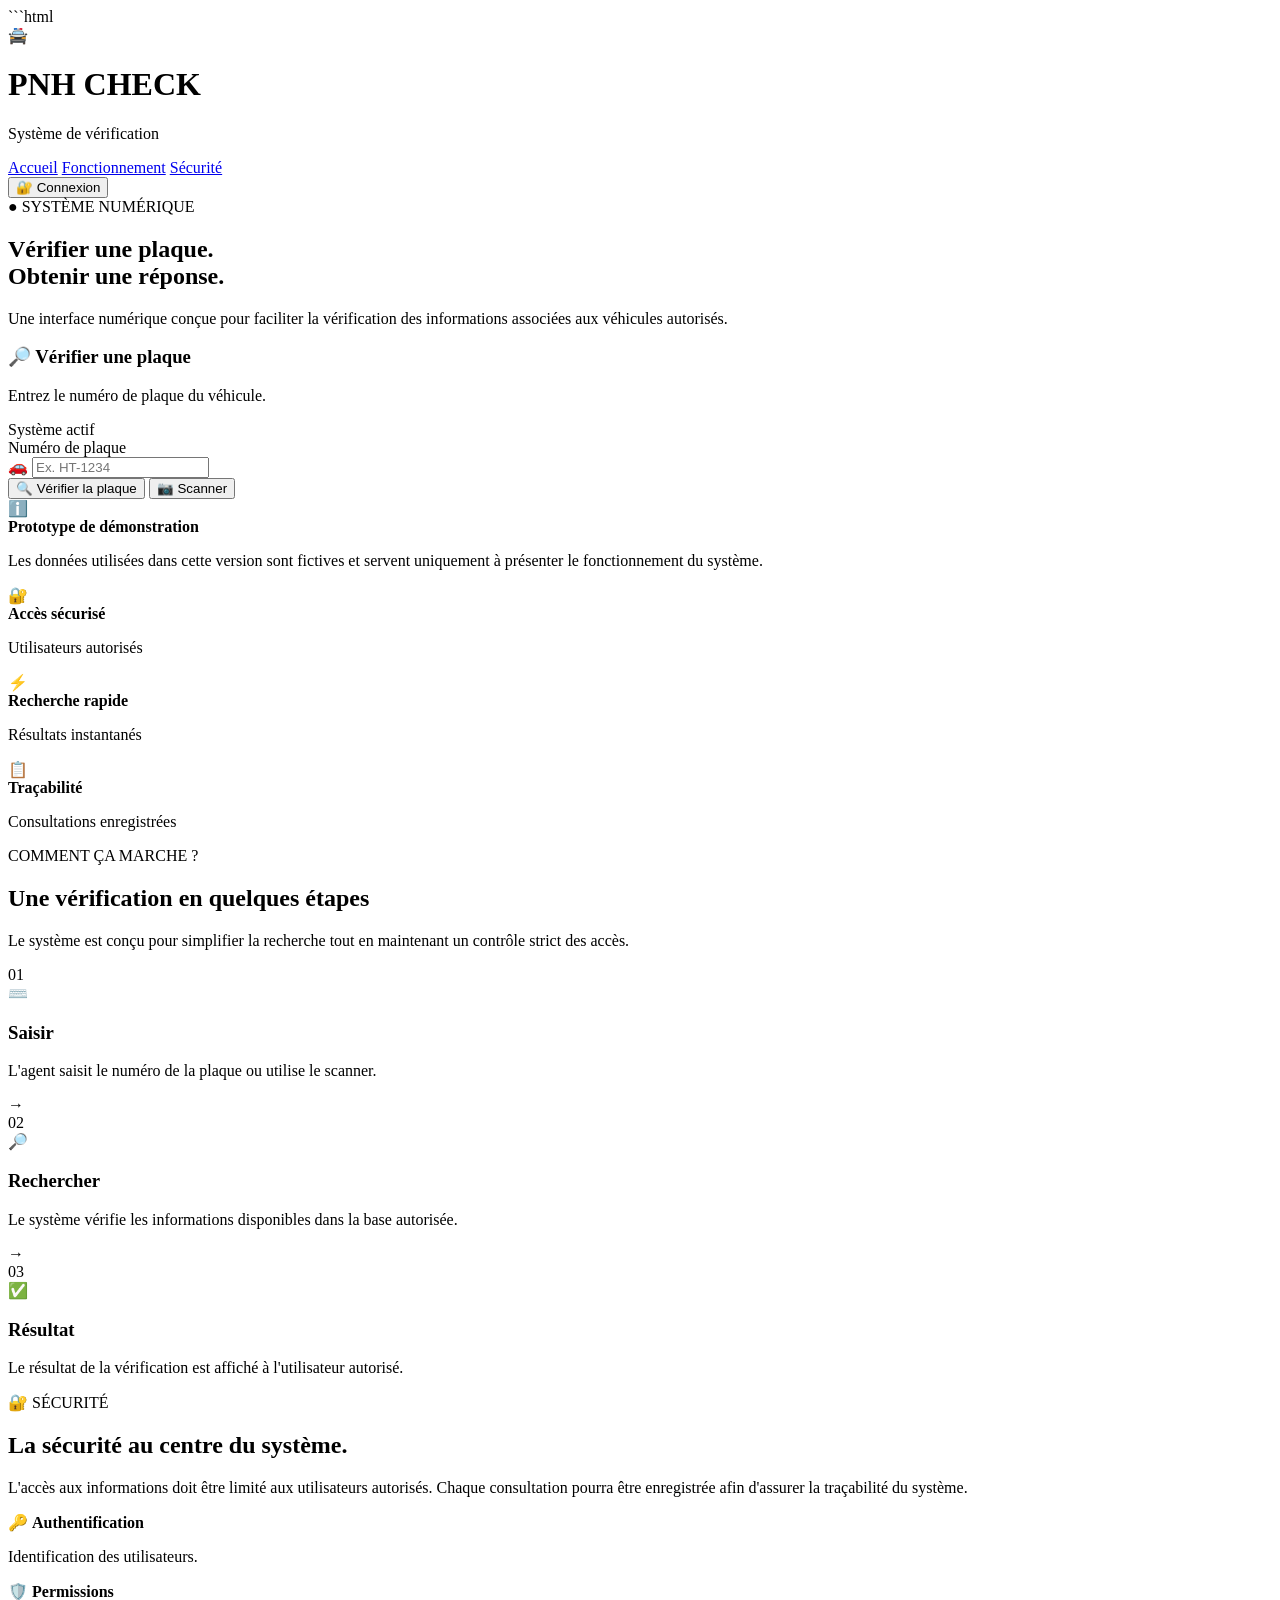
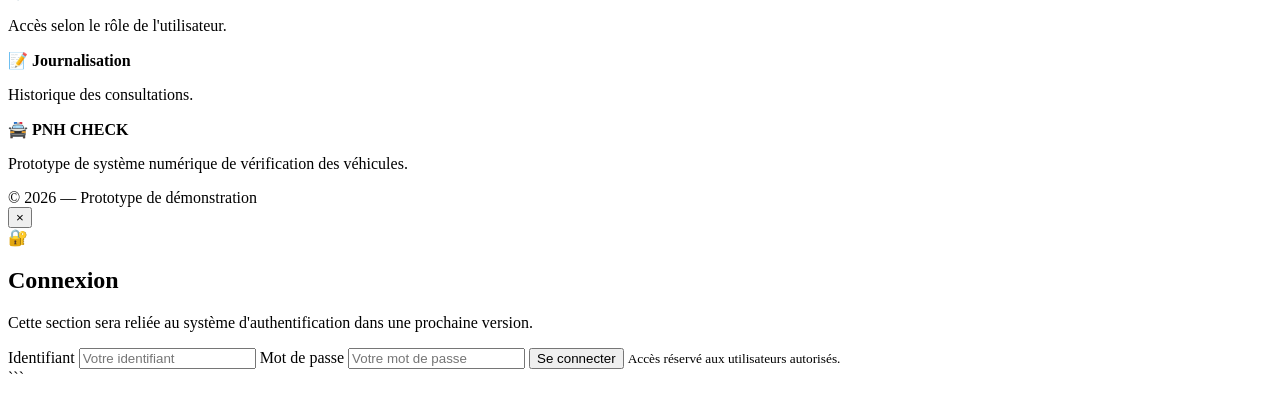
==== index.html @ c2749048 "Create index.html" ====
```html
<!DOCTYPE html>
<html lang="fr">
<head>
    <meta charset="UTF-8">
    <meta name="viewport" content="width=device-width, initial-scale=1.0">

    <title>PNH Check — Vérification des véhicules</title>

    <meta
        name="description"
        content="Prototype de système numérique de vérification des plaques de véhicules."
    >

    <link rel="stylesheet" href="style.css">
</head>

<body>

    <!-- =========================
         BARRE DE NAVIGATION
    ========================== -->
    <header class="navbar">

        <div class="logo">
            <div class="logo-icon">🚔</div>

            <div>
                <h1>PNH <span>CHECK</span></h1>
                <p>Système de vérification</p>
            </div>
        </div>

        <nav>
            <a href="#accueil">Accueil</a>
            <a href="#fonctionnement">Fonctionnement</a>
            <a href="#securite">Sécurité</a>
        </nav>

        <button class="login-btn" onclick="openLogin()">
            🔐 Connexion
        </button>

    </header>


    <!-- =========================
         SECTION HERO
    ========================== -->
    <main>

        <section id="accueil" class="hero">

            <div class="hero-content">

                <div class="badge">
                    ● SYSTÈME NUMÉRIQUE
                </div>

                <h2>
                    Vérifier une plaque.
                    <br>
                    <span>Obtenir une réponse.</span>
                </h2>

                <p class="hero-description">
                    Une interface numérique conçue pour faciliter
                    la vérification des informations associées
                    aux véhicules autorisés.
                </p>

                <!-- =========================
                     CARTE DE RECHERCHE
                ========================== -->

                <div class="search-card">

                    <div class="search-header">
                        <div>
                            <h3>🔎 Vérifier une plaque</h3>
                            <p>Entrez le numéro de plaque du véhicule.</p>
                        </div>

                        <div class="status-dot">
                            <span></span> Système actif
                        </div>
                    </div>


                    <div class="search-box">

                        <label for="plate">
                            Numéro de plaque
                        </label>

                        <div class="input-container">

                            <span class="input-icon">🚗</span>

                            <input
                                type="text"
                                id="plate"
                                placeholder="Ex. HT-1234"
                                maxlength="15"
                                autocomplete="off"
                            >

                        </div>

                    </div>


                    <div class="actions">

                        <button
                            class="primary-btn"
                            onclick="verifyPlate()"
                        >
                            🔍 Vérifier la plaque
                        </button>

                        <button
                            class="secondary-btn"
                            onclick="scanPlate()"
                        >
                            📷 Scanner
                        </button>

                    </div>

                </div>


                <!-- =========================
                     MESSAGE DE DÉMONSTRATION
                ========================== -->

                <div class="demo-notice">
                    <span>ℹ️</span>

                    <div>
                        <strong>Prototype de démonstration</strong>

                        <p>
                            Les données utilisées dans cette version
                            sont fictives et servent uniquement
                            à présenter le fonctionnement du système.
                        </p>
                    </div>
                </div>

            </div>


            <!-- =========================
                 STATISTIQUES
            ========================== -->

            <div class="hero-stats">

                <div class="stat-card">
                    <div class="stat-icon">🔐</div>
                    <div>
                        <strong>Accès sécurisé</strong>
                        <p>Utilisateurs autorisés</p>
                    </div>
                </div>

                <div class="stat-card">
                    <div class="stat-icon">⚡</div>
                    <div>
                        <strong>Recherche rapide</strong>
                        <p>Résultats instantanés</p>
                    </div>
                </div>

                <div class="stat-card">
                    <div class="stat-icon">📋</div>
                    <div>
                        <strong>Traçabilité</strong>
                        <p>Consultations enregistrées</p>
                    </div>
                </div>

            </div>

        </section>


        <!-- =========================
             FONCTIONNEMENT
        ========================== -->

        <section id="fonctionnement" class="section">

            <div class="section-title">

                <div class="section-badge">
                    COMMENT ÇA MARCHE ?
                </div>

                <h2>
                    Une vérification en
                    <span>quelques étapes</span>
                </h2>

                <p>
                    Le système est conçu pour simplifier
                    la recherche tout en maintenant un contrôle
                    strict des accès.
                </p>

            </div>


            <div class="steps">

                <div class="step">
                    <div class="step-number">01</div>
                    <div class="step-icon">⌨️</div>

                    <h3>Saisir</h3>

                    <p>
                        L'agent saisit le numéro de la plaque
                        ou utilise le scanner.
                    </p>
                </div>


                <div class="arrow">→</div>


                <div class="step">
                    <div class="step-number">02</div>
                    <div class="step-icon">🔎</div>

                    <h3>Rechercher</h3>

                    <p>
                        Le système vérifie les informations
                        disponibles dans la base autorisée.
                    </p>
                </div>


                <div class="arrow">→</div>


                <div class="step">
                    <div class="step-number">03</div>
                    <div class="step-icon">✅</div>

                    <h3>Résultat</h3>

                    <p>
                        Le résultat de la vérification
                        est affiché à l'utilisateur autorisé.
                    </p>
                </div>

            </div>

        </section>


        <!-- =========================
             SÉCURITÉ
        ========================== -->

        <section id="securite" class="security-section">

            <div class="security-content">

                <div class="section-badge">
                    🔐 SÉCURITÉ
                </div>

                <h2>
                    La sécurité au
                    <span>centre du système.</span>
                </h2>

                <p>
                    L'accès aux informations doit être limité
                    aux utilisateurs autorisés. Chaque consultation
                    pourra être enregistrée afin d'assurer
                    la traçabilité du système.
                </p>

            </div>


            <div class="security-items">

                <div>
                    <span>🔑</span>
                    <strong>Authentification</strong>
                    <p>Identification des utilisateurs.</p>
                </div>

                <div>
                    <span>🛡️</span>
                    <strong>Permissions</strong>
                    <p>Accès selon le rôle de l'utilisateur.</p>
                </div>

                <div>
                    <span>📝</span>
                    <strong>Journalisation</strong>
                    <p>Historique des consultations.</p>
                </div>

            </div>

        </section>

    </main>


    <!-- =========================
         FOOTER
    ========================== -->

    <footer>

        <div class="footer-logo">
            🚔 <strong>PNH CHECK</strong>
        </div>

        <p>
            Prototype de système numérique de vérification des véhicules.
        </p>

        <div class="footer-bottom">
            © 2026 — Prototype de démonstration
        </div>

    </footer>


    <!-- =========================
         MODAL CONNEXION
    ========================== -->

    <div id="loginModal" class="modal">

        <div class="modal-content">

            <button class="close-btn" onclick="closeLogin()">
                ×
            </button>

            <div class="modal-icon">
                🔐
            </div>

            <h2>Connexion</h2>

            <p>
                Cette section sera reliée au système
                d'authentification dans une prochaine version.
            </p>

            <label>Identifiant</label>
            <input
                type="text"
                placeholder="Votre identifiant"
            >

            <label>Mot de passe</label>
            <input
                type="password"
                placeholder="Votre mot de passe"
            >

            <button class="primary-btn">
                Se connecter
            </button>

            <small>
                Accès réservé aux utilisateurs autorisés.
            </small>

        </div>

    </div>


    <!-- =========================
         JAVASCRIPT TEMPORAIRE
    ========================== -->

    <script>

        function openLogin() {
            document
                .getElementById("loginModal")
                .classList.add("active");
        }


        function closeLogin() {
            document
                .getElementById("loginModal")
                .classList.remove("active");
        }


        function verifyPlate() {

            const plate =
                document
                    .getElementById("plate")
                    .value
                    .trim();

            if (!plate) {
                alert("Veuillez entrer un numéro de plaque.");
                return;
            }

            alert(
                "Prototype : recherche de la plaque " +
                plate +
                "."
            );
        }


        function scanPlate() {

            alert(
                "Le scanner caméra/OCR sera ajouté dans la prochaine étape."
            );
        }


        window.onclick = function(event) {

            const modal =
                document.getElementById("loginModal");

            if (event.target === modal) {
                closeLogin();
            }

        };

    </script>

</body>
</html>
```
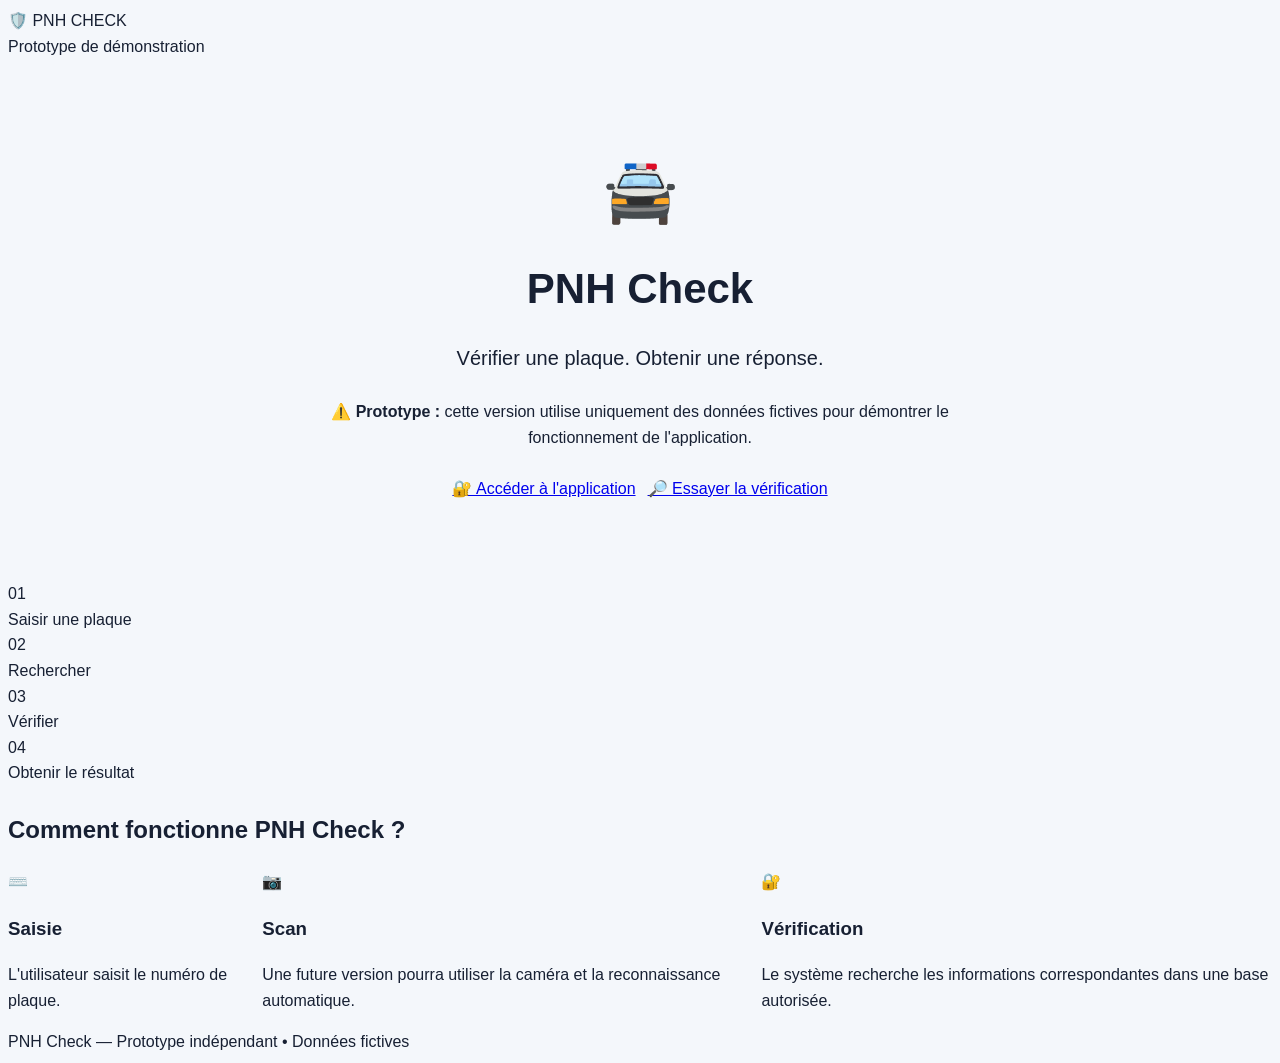
==== commit f150fe0c: "Update index.html" ====
--- a/index.html
+++ b/index.html
@@ -1,261 +1,111 @@
-```html
 <!DOCTYPE html>
 <html lang="fr">
 <head>
     <meta charset="UTF-8">
     <meta name="viewport" content="width=device-width, initial-scale=1.0">
-
-    <title>PNH Check — Vérification des véhicules</title>
-
-    <meta
-        name="description"
-        content="Prototype de système numérique de vérification des plaques de véhicules."
-    >
-
+    <title>PNH Check — Vérification des plaques</title>
     <link rel="stylesheet" href="style.css">
 </head>
 
 <body>
 
-    <!-- =========================
-         BARRE DE NAVIGATION
-    ========================== -->
-    <header class="navbar">
+<header class="header">
+    <div class="logo">🛡️ PNH CHECK</div>
+    <div class="header-right">Prototype de démonstration</div>
+</header>
 
-        <div class="logo">
-            <div class="logo-icon">🚔</div>
+<main class="main">
+    <div class="container">
 
-            <div>
-                <h1>PNH <span>CHECK</span></h1>
-                <p>Système de vérification</p>
+        <section class="card" style="margin-top:30px; text-align:center; padding:55px 25px;">
+
+            <div style="font-size:60px;">🚔</div>
+
+            <h1 style="font-size:42px; margin:15px 0 10px;">
+                PNH Check
+            </h1>
+
+            <p style="font-size:20px; color:var(--muted);">
+                Vérifier une plaque. Obtenir une réponse.
+            </p>
+
+            <div class="notice" style="max-width:650px; margin:25px auto;">
+                ⚠️ <strong>Prototype :</strong>
+                cette version utilise uniquement des données fictives
+                pour démontrer le fonctionnement de l'application.
             </div>
-        </div>
 
-        <nav>
-            <a href="#accueil">Accueil</a>
-            <a href="#fonctionnement">Fonctionnement</a>
-            <a href="#securite">Sécurité</a>
-        </nav>
+            <div style="display:flex; gap:12px; justify-content:center; flex-wrap:wrap;">
 
-        <button class="login-btn" onclick="openLogin()">
-            🔐 Connexion
-        </button>
+                <a href="login.html" class="btn">
+                    🔐 Accéder à l'application
+                </a>
 
-    </header>
-
-
-    <!-- =========================
-         SECTION HERO
-    ========================== -->
-    <main>
-
-        <section id="accueil" class="hero">
-
-            <div class="hero-content">
-
-                <div class="badge">
-                    ● SYSTÈME NUMÉRIQUE
-                </div>
-
-                <h2>
-                    Vérifier une plaque.
-                    <br>
-                    <span>Obtenir une réponse.</span>
-                </h2>
-
-                <p class="hero-description">
-                    Une interface numérique conçue pour faciliter
-                    la vérification des informations associées
-                    aux véhicules autorisés.
-                </p>
-
-                <!-- =========================
-                     CARTE DE RECHERCHE
-                ========================== -->
-
-                <div class="search-card">
-
-                    <div class="search-header">
-                        <div>
-                            <h3>🔎 Vérifier une plaque</h3>
-                            <p>Entrez le numéro de plaque du véhicule.</p>
-                        </div>
-
-                        <div class="status-dot">
-                            <span></span> Système actif
-                        </div>
-                    </div>
-
-
-                    <div class="search-box">
-
-                        <label for="plate">
-                            Numéro de plaque
-                        </label>
-
-                        <div class="input-container">
-
-                            <span class="input-icon">🚗</span>
-
-                            <input
-                                type="text"
-                                id="plate"
-                                placeholder="Ex. HT-1234"
-                                maxlength="15"
-                                autocomplete="off"
-                            >
-
-                        </div>
-
-                    </div>
-
-
-                    <div class="actions">
-
-                        <button
-                            class="primary-btn"
-                            onclick="verifyPlate()"
-                        >
-                            🔍 Vérifier la plaque
-                        </button>
-
-                        <button
-                            class="secondary-btn"
-                            onclick="scanPlate()"
-                        >
-                            📷 Scanner
-                        </button>
-
-                    </div>
-
-                </div>
-
-
-                <!-- =========================
-                     MESSAGE DE DÉMONSTRATION
-                ========================== -->
-
-                <div class="demo-notice">
-                    <span>ℹ️</span>
-
-                    <div>
-                        <strong>Prototype de démonstration</strong>
-
-                        <p>
-                            Les données utilisées dans cette version
-                            sont fictives et servent uniquement
-                            à présenter le fonctionnement du système.
-                        </p>
-                    </div>
-                </div>
+                <a href="verify.html" class="btn secondary">
+                    🔎 Essayer la vérification
+                </a>
 
             </div>
 
+        </section>
 
-            <!-- =========================
-                 STATISTIQUES
-            ========================== -->
+        <section style="margin-top:25px;">
 
-            <div class="hero-stats">
+            <div class="stats">
 
-                <div class="stat-card">
-                    <div class="stat-icon">🔐</div>
-                    <div>
-                        <strong>Accès sécurisé</strong>
-                        <p>Utilisateurs autorisés</p>
-                    </div>
+                <div class="stat">
+                    <div class="number">01</div>
+                    <div class="label">Saisir une plaque</div>
                 </div>
 
-                <div class="stat-card">
-                    <div class="stat-icon">⚡</div>
-                    <div>
-                        <strong>Recherche rapide</strong>
-                        <p>Résultats instantanés</p>
-                    </div>
+                <div class="stat">
+                    <div class="number">02</div>
+                    <div class="label">Rechercher</div>
                 </div>
 
-                <div class="stat-card">
-                    <div class="stat-icon">📋</div>
-                    <div>
-                        <strong>Traçabilité</strong>
-                        <p>Consultations enregistrées</p>
-                    </div>
+                <div class="stat">
+                    <div class="number">03</div>
+                    <div class="label">Vérifier</div>
+                </div>
+
+                <div class="stat">
+                    <div class="number">04</div>
+                    <div class="label">Obtenir le résultat</div>
                 </div>
 
             </div>
 
         </section>
 
+        <section class="card" style="margin-top:25px;">
 
-        <!-- =========================
-             FONCTIONNEMENT
-        ========================== -->
+            <h2>Comment fonctionne PNH Check ?</h2>
 
-        <section id="fonctionnement" class="section">
+            <div class="actions">
 
-            <div class="section-title">
-
-                <div class="section-badge">
-                    COMMENT ÇA MARCHE ?
-                </div>
-
-                <h2>
-                    Une vérification en
-                    <span>quelques étapes</span>
-                </h2>
-
-                <p>
-                    Le système est conçu pour simplifier
-                    la recherche tout en maintenant un contrôle
-                    strict des accès.
-                </p>
-
-            </div>
-
-
-            <div class="steps">
-
-                <div class="step">
-                    <div class="step-number">01</div>
-                    <div class="step-icon">⌨️</div>
-
-                    <h3>Saisir</h3>
-
+                <div class="action">
+                    <div class="action-icon">⌨️</div>
+                    <h3>Saisie</h3>
                     <p>
-                        L'agent saisit le numéro de la plaque
-                        ou utilise le scanner.
+                        L'utilisateur saisit le numéro de plaque.
                     </p>
                 </div>
 
-
-                <div class="arrow">→</div>
-
-
-                <div class="step">
-                    <div class="step-number">02</div>
-                    <div class="step-icon">🔎</div>
-
-                    <h3>Rechercher</h3>
-
+                <div class="action">
+                    <div class="action-icon">📷</div>
+                    <h3>Scan</h3>
                     <p>
-                        Le système vérifie les informations
-                        disponibles dans la base autorisée.
+                        Une future version pourra utiliser la caméra
+                        et la reconnaissance automatique.
                     </p>
                 </div>
 
-
-                <div class="arrow">→</div>
-
-
-                <div class="step">
-                    <div class="step-number">03</div>
-                    <div class="step-icon">✅</div>
-
-                    <h3>Résultat</h3>
-
+                <div class="action">
+                    <div class="action-icon">🔐</div>
+                    <h3>Vérification</h3>
                     <p>
-                        Le résultat de la vérification
-                        est affiché à l'utilisateur autorisé.
+                        Le système recherche les informations
+                        correspondantes dans une base autorisée.
                     </p>
                 </div>
 
@@ -263,192 +113,12 @@
 
         </section>
 
-
-        <!-- =========================
-             SÉCURITÉ
-        ========================== -->
-
-        <section id="securite" class="security-section">
-
-            <div class="security-content">
-
-                <div class="section-badge">
-                    🔐 SÉCURITÉ
-                </div>
-
-                <h2>
-                    La sécurité au
-                    <span>centre du système.</span>
-                </h2>
-
-                <p>
-                    L'accès aux informations doit être limité
-                    aux utilisateurs autorisés. Chaque consultation
-                    pourra être enregistrée afin d'assurer
-                    la traçabilité du système.
-                </p>
-
-            </div>
-
-
-            <div class="security-items">
-
-                <div>
-                    <span>🔑</span>
-                    <strong>Authentification</strong>
-                    <p>Identification des utilisateurs.</p>
-                </div>
-
-                <div>
-                    <span>🛡️</span>
-                    <strong>Permissions</strong>
-                    <p>Accès selon le rôle de l'utilisateur.</p>
-                </div>
-
-                <div>
-                    <span>📝</span>
-                    <strong>Journalisation</strong>
-                    <p>Historique des consultations.</p>
-                </div>
-
-            </div>
-
-        </section>
-
-    </main>
-
-
-    <!-- =========================
-         FOOTER
-    ========================== -->
-
-    <footer>
-
-        <div class="footer-logo">
-            🚔 <strong>PNH CHECK</strong>
-        </div>
-
-        <p>
-            Prototype de système numérique de vérification des véhicules.
-        </p>
-
-        <div class="footer-bottom">
-            © 2026 — Prototype de démonstration
-        </div>
-
-    </footer>
-
-
-    <!-- =========================
-         MODAL CONNEXION
-    ========================== -->
-
-    <div id="loginModal" class="modal">
-
-        <div class="modal-content">
-
-            <button class="close-btn" onclick="closeLogin()">
-                ×
-            </button>
-
-            <div class="modal-icon">
-                🔐
-            </div>
-
-            <h2>Connexion</h2>
-
-            <p>
-                Cette section sera reliée au système
-                d'authentification dans une prochaine version.
-            </p>
-
-            <label>Identifiant</label>
-            <input
-                type="text"
-                placeholder="Votre identifiant"
-            >
-
-            <label>Mot de passe</label>
-            <input
-                type="password"
-                placeholder="Votre mot de passe"
-            >
-
-            <button class="primary-btn">
-                Se connecter
-            </button>
-
-            <small>
-                Accès réservé aux utilisateurs autorisés.
-            </small>
-
+        <div class="footer">
+            PNH Check — Prototype indépendant • Données fictives
         </div>
 
     </div>
-
-
-    <!-- =========================
-         JAVASCRIPT TEMPORAIRE
-    ========================== -->
-
-    <script>
-
-        function openLogin() {
-            document
-                .getElementById("loginModal")
-                .classList.add("active");
-        }
-
-
-        function closeLogin() {
-            document
-                .getElementById("loginModal")
-                .classList.remove("active");
-        }
-
-
-        function verifyPlate() {
-
-            const plate =
-                document
-                    .getElementById("plate")
-                    .value
-                    .trim();
-
-            if (!plate) {
-                alert("Veuillez entrer un numéro de plaque.");
-                return;
-            }
-
-            alert(
-                "Prototype : recherche de la plaque " +
-                plate +
-                "."
-            );
-        }
-
-
-        function scanPlate() {
-
-            alert(
-                "Le scanner caméra/OCR sera ajouté dans la prochaine étape."
-            );
-        }
-
-
-        window.onclick = function(event) {
-
-            const modal =
-                document.getElementById("loginModal");
-
-            if (event.target === modal) {
-                closeLogin();
-            }
-
-        };
-
-    </script>
+</main>
 
 </body>
 </html>
-```
--- a/style.css
+++ b/style.css
@@ -0,0 +1,1034 @@
+```css
+/* =========================================================
+   PNH CHECK — STYLE PRINCIPAL
+   ========================================================= */
+
+* {
+    margin: 0;
+    padding: 0;
+    box-sizing: border-box;
+}
+
+html {
+    scroll-behavior: smooth;
+}
+
+body {
+    font-family: Arial, Helvetica, sans-serif;
+    background: #f4f7fb;
+    color: #172033;
+    line-height: 1.6;
+}
+
+
+/* =========================================================
+   NAVIGATION
+   ========================================================= */
+
+.navbar {
+    width: 100%;
+    height: 76px;
+    background: #071a2d;
+    color: white;
+
+    display: flex;
+    align-items: center;
+    justify-content: space-between;
+
+    padding: 0 7%;
+    position: sticky;
+    top: 0;
+    z-index: 1000;
+
+    box-shadow: 0 4px 20px rgba(0, 0, 0, 0.12);
+}
+
+.logo {
+    display: flex;
+    align-items: center;
+    gap: 12px;
+}
+
+.logo-icon {
+    width: 45px;
+    height: 45px;
+
+    display: flex;
+    align-items: center;
+    justify-content: center;
+
+    background: #12395d;
+    border-radius: 12px;
+
+    font-size: 23px;
+}
+
+.logo h1 {
+    font-size: 19px;
+    letter-spacing: 1px;
+}
+
+.logo h1 span {
+    color: #55b6ff;
+}
+
+.logo p {
+    font-size: 10px;
+    color: #a9b8c8;
+    letter-spacing: 0.5px;
+}
+
+.navbar nav {
+    display: flex;
+    gap: 30px;
+}
+
+.navbar nav a {
+    color: #dce7f2;
+    text-decoration: none;
+    font-size: 14px;
+    transition: 0.25s;
+}
+
+.navbar nav a:hover {
+    color: #55b6ff;
+}
+
+.login-btn {
+    border: 1px solid #3b668e;
+    background: transparent;
+    color: white;
+
+    padding: 11px 18px;
+    border-radius: 9px;
+
+    cursor: pointer;
+    font-weight: 600;
+
+    transition: 0.25s;
+}
+
+.login-btn:hover {
+    background: #12395d;
+    border-color: #55b6ff;
+}
+
+
+/* =========================================================
+   HERO
+   ========================================================= */
+
+.hero {
+    min-height: calc(100vh - 76px);
+
+    padding: 80px 7%;
+
+    background:
+        radial-gradient(
+            circle at 85% 20%,
+            rgba(45, 137, 210, 0.12),
+            transparent 35%
+        ),
+        linear-gradient(
+            135deg,
+            #071a2d,
+            #0d2d4d
+        );
+
+    color: white;
+
+    display: flex;
+    flex-direction: column;
+    justify-content: center;
+}
+
+.hero-content {
+    max-width: 850px;
+    margin: auto;
+    width: 100%;
+}
+
+.badge,
+.section-badge {
+    display: inline-block;
+
+    padding: 7px 13px;
+
+    border-radius: 30px;
+
+    background: rgba(85, 182, 255, 0.1);
+    border: 1px solid rgba(85, 182, 255, 0.35);
+
+    color: #55b6ff;
+
+    font-size: 11px;
+    font-weight: bold;
+
+    letter-spacing: 1px;
+}
+
+.hero h2 {
+    font-size: clamp(38px, 6vw, 68px);
+    line-height: 1.05;
+
+    margin-top: 22px;
+    letter-spacing: -2px;
+}
+
+.hero h2 span {
+    color: #55b6ff;
+}
+
+.hero-description {
+    max-width: 650px;
+
+    margin-top: 22px;
+
+    color: #b8c8d8;
+
+    font-size: 17px;
+}
+
+
+/* =========================================================
+   SEARCH CARD
+   ========================================================= */
+
+.search-card {
+    margin-top: 38px;
+
+    padding: 28px;
+
+    background: white;
+    color: #172033;
+
+    border-radius: 18px;
+
+    box-shadow:
+        0 20px 60px rgba(0, 0, 0, 0.22);
+}
+
+.search-header {
+    display: flex;
+    justify-content: space-between;
+    align-items: center;
+
+    gap: 20px;
+
+    margin-bottom: 25px;
+}
+
+.search-header h3 {
+    font-size: 19px;
+}
+
+.search-header p {
+    color: #718096;
+    font-size: 13px;
+}
+
+.status-dot {
+    color: #318a5c;
+    font-size: 12px;
+    white-space: nowrap;
+}
+
+.status-dot span {
+    display: inline-block;
+
+    width: 8px;
+    height: 8px;
+
+    border-radius: 50%;
+
+    background: #42b883;
+
+    margin-right: 5px;
+}
+
+
+/* =========================================================
+   INPUT
+   ========================================================= */
+
+.search-box label {
+    display: block;
+
+    font-size: 12px;
+    font-weight: bold;
+
+    margin-bottom: 8px;
+
+    color: #344054;
+}
+
+.input-container {
+    position: relative;
+}
+
+.input-icon {
+    position: absolute;
+
+    left: 15px;
+    top: 50%;
+
+    transform: translateY(-50%);
+
+    font-size: 18px;
+}
+
+.input-container input {
+    width: 100%;
+
+    height: 54px;
+
+    padding: 0 18px 0 48px;
+
+    border: 1px solid #d7dee8;
+
+    border-radius: 10px;
+
+    outline: none;
+
+    font-size: 16px;
+
+    color: #172033;
+
+    transition: 0.25s;
+}
+
+.input-container input:focus {
+    border-color: #3297d3;
+
+    box-shadow:
+        0 0 0 4px rgba(50, 151, 211, 0.1);
+}
+
+.input-container input::placeholder {
+    color: #9aa7b5;
+}
+
+
+/* =========================================================
+   BUTTONS
+   ========================================================= */
+
+.actions {
+    display: flex;
+    gap: 12px;
+
+    margin-top: 17px;
+}
+
+.primary-btn,
+.secondary-btn {
+    min-height: 48px;
+
+    padding: 0 20px;
+
+    border-radius: 10px;
+
+    border: none;
+
+    cursor: pointer;
+
+    font-size: 14px;
+    font-weight: bold;
+
+    transition: 0.25s;
+}
+
+.primary-btn {
+    flex: 1;
+
+    background: #126ca8;
+    color: white;
+}
+
+.primary-btn:hover {
+    background: #0d5b8e;
+
+    transform: translateY(-1px);
+}
+
+.secondary-btn {
+    background: #edf4f9;
+    color: #155a82;
+
+    border: 1px solid #d5e3ed;
+}
+
+.secondary-btn:hover {
+    background: #dfeef7;
+}
+
+
+/* =========================================================
+   DEMO NOTICE
+   ========================================================= */
+
+.demo-notice {
+    display: flex;
+    gap: 12px;
+
+    margin-top: 18px;
+
+    padding: 15px 17px;
+
+    border-radius: 11px;
+
+    background: rgba(255, 255, 255, 0.07);
+
+    border: 1px solid rgba(255, 255, 255, 0.1);
+}
+
+.demo-notice > span {
+    font-size: 18px;
+}
+
+.demo-notice strong {
+    font-size: 13px;
+}
+
+.demo-notice p {
+    margin-top: 3px;
+
+    color: #aebdcb;
+
+    font-size: 11px;
+}
+
+
+/* =========================================================
+   STATISTIQUES
+   ========================================================= */
+
+.hero-stats {
+    max-width: 1050px;
+    width: 100%;
+
+    margin: 60px auto 0;
+
+    display: grid;
+
+    grid-template-columns:
+        repeat(3, 1fr);
+
+    gap: 18px;
+}
+
+.stat-card {
+    padding: 20px;
+
+    display: flex;
+    align-items: center;
+
+    gap: 15px;
+
+    background: rgba(255, 255, 255, 0.06);
+
+    border: 1px solid rgba(255, 255, 255, 0.1);
+
+    border-radius: 13px;
+}
+
+.stat-icon {
+    width: 43px;
+    height: 43px;
+
+    display: flex;
+    align-items: center;
+    justify-content: center;
+
+    border-radius: 10px;
+
+    background: rgba(85, 182, 255, 0.1);
+
+    font-size: 19px;
+}
+
+.stat-card strong {
+    font-size: 13px;
+}
+
+.stat-card p {
+    color: #9fb0c0;
+
+    font-size: 11px;
+}
+
+
+/* =========================================================
+   SECTIONS
+   ========================================================= */
+
+.section {
+    padding: 100px 7%;
+
+    background: #ffffff;
+}
+
+.section-title {
+    text-align: center;
+
+    max-width: 700px;
+
+    margin: auto;
+}
+
+.section-title h2 {
+    margin-top: 18px;
+
+    font-size: clamp(30px, 4vw, 45px);
+
+    line-height: 1.1;
+}
+
+.section-title h2 span {
+    color: #1673ae;
+}
+
+.section-title p {
+    margin-top: 16px;
+
+    color: #68778a;
+}
+
+
+/* =========================================================
+   STEPS
+   ========================================================= */
+
+.steps {
+    max-width: 1050px;
+
+    margin: 60px auto 0;
+
+    display: grid;
+
+    grid-template-columns:
+        1fr auto 1fr auto 1fr;
+
+    align-items: center;
+
+    gap: 20px;
+}
+
+.step {
+    position: relative;
+
+    padding: 30px;
+
+    border: 1px solid #e3e9ef;
+
+    border-radius: 15px;
+
+    background: #ffffff;
+
+    box-shadow:
+        0 10px 30px rgba(17, 45, 70, 0.06);
+
+    transition: 0.25s;
+}
+
+.step:hover {
+    transform: translateY(-5px);
+
+    box-shadow:
+        0 15px 35px rgba(17, 45, 70, 0.1);
+}
+
+.step-number {
+    position: absolute;
+
+    top: 15px;
+    right: 18px;
+
+    font-size: 11px;
+
+    color: #a7b3bf;
+
+    font-weight: bold;
+}
+
+.step-icon {
+    font-size: 28px;
+
+    margin-bottom: 15px;
+}
+
+.step h3 {
+    font-size: 18px;
+}
+
+.step p {
+    margin-top: 8px;
+
+    color: #718096;
+
+    font-size: 13px;
+}
+
+.arrow {
+    color: #4094c5;
+
+    font-size: 25px;
+}
+
+
+/* =========================================================
+   SECURITY
+   ========================================================= */
+
+.security-section {
+    padding: 90px 7%;
+
+    background: #071a2d;
+
+    color: white;
+
+    display: grid;
+
+    grid-template-columns:
+        1fr 1fr;
+
+    gap: 70px;
+
+    align-items: center;
+}
+
+.security-content {
+    max-width: 570px;
+}
+
+.security-content h2 {
+    margin-top: 18px;
+
+    font-size: clamp(30px, 4vw, 45px);
+
+    line-height: 1.1;
+}
+
+.security-content h2 span {
+    color: #55b6ff;
+}
+
+.security-content p {
+    margin-top: 20px;
+
+    color: #aebdcc;
+
+    font-size: 15px;
+}
+
+.security-items {
+    display: grid;
+
+    gap: 15px;
+}
+
+.security-items > div {
+    padding: 22px;
+
+    border-radius: 13px;
+
+    background: rgba(255, 255, 255, 0.05);
+
+    border: 1px solid rgba(255, 255, 255, 0.09);
+}
+
+.security-items span {
+    font-size: 22px;
+
+    margin-right: 10px;
+}
+
+.security-items strong {
+    font-size: 14px;
+}
+
+.security-items p {
+    margin-top: 7px;
+
+    margin-left: 34px;
+
+    color: #9fb0c0;
+
+    font-size: 12px;
+}
+
+
+/* =========================================================
+   FOOTER
+   ========================================================= */
+
+footer {
+    padding: 40px 7%;
+
+    background: #04121f;
+
+    color: white;
+
+    text-align: center;
+}
+
+.footer-logo {
+    font-size: 18px;
+}
+
+.footer-logo strong {
+    color: #55b6ff;
+}
+
+footer > p {
+    margin-top: 8px;
+
+    color: #8395a7;
+
+    font-size: 12px;
+}
+
+.footer-bottom {
+    margin-top: 25px;
+
+    padding-top: 20px;
+
+    border-top: 1px solid rgba(255, 255, 255, 0.08);
+
+    color: #607487;
+
+    font-size: 11px;
+}
+
+
+/* =========================================================
+   MODAL CONNEXION
+   ========================================================= */
+
+.modal {
+    position: fixed;
+
+    inset: 0;
+
+    z-index: 3000;
+
+    display: none;
+
+    align-items: center;
+    justify-content: center;
+
+    padding: 20px;
+
+    background: rgba(2, 12, 22, 0.72);
+
+    backdrop-filter: blur(5px);
+}
+
+.modal.active {
+    display: flex;
+}
+
+.modal-content {
+    position: relative;
+
+    width: 100%;
+    max-width: 430px;
+
+    padding: 35px;
+
+    border-radius: 18px;
+
+    background: white;
+
+    box-shadow:
+        0 30px 80px rgba(0, 0, 0, 0.3);
+
+    animation: modalIn 0.25s ease;
+}
+
+@keyframes modalIn {
+
+    from {
+        opacity: 0;
+        transform: translateY(15px) scale(0.98);
+    }
+
+    to {
+        opacity: 1;
+        transform: translateY(0) scale(1);
+    }
+
+}
+
+.close-btn {
+    position: absolute;
+
+    top: 14px;
+    right: 16px;
+
+    width: 35px;
+    height: 35px;
+
+    border: none;
+
+    background: #f0f3f6;
+
+    border-radius: 50%;
+
+    font-size: 23px;
+
+    cursor: pointer;
+
+    color: #526170;
+}
+
+.modal-icon {
+    width: 55px;
+    height: 55px;
+
+    display: flex;
+    align-items: center;
+    justify-content: center;
+
+    border-radius: 13px;
+
+    background: #eaf5fc;
+
+    font-size: 25px;
+
+    margin-bottom: 18px;
+}
+
+.modal-content h2 {
+    font-size: 25px;
+}
+
+.modal-content > p {
+    margin: 8px 0 25px;
+
+    color: #718096;
+
+    font-size: 13px;
+}
+
+.modal-content label {
+    display: block;
+
+    margin: 15px 0 7px;
+
+    font-size: 12px;
+
+    font-weight: bold;
+}
+
+.modal-content input {
+    width: 100%;
+
+    height: 47px;
+
+    padding: 0 13px;
+
+    border: 1px solid #d5dde6;
+
+    border-radius: 9px;
+
+    outline: none;
+}
+
+.modal-content input:focus {
+    border-color: #3297d3;
+}
+
+.modal-content .primary-btn {
+    width: 100%;
+
+    margin-top: 22px;
+}
+
+.modal-content small {
+    display: block;
+
+    margin-top: 15px;
+
+    text-align: center;
+
+    color: #8995a1;
+
+    font-size: 10px;
+}
+
+
+/* =========================================================
+   RESPONSIVE — TABLETTE
+   ========================================================= */
+
+@media (max-width: 850px) {
+
+    .navbar {
+        padding: 0 5%;
+    }
+
+    .navbar nav {
+        display: none;
+    }
+
+    .hero,
+    .section,
+    .security-section {
+        padding-left: 5%;
+        padding-right: 5%;
+    }
+
+    .hero-stats {
+        grid-template-columns: 1fr;
+    }
+
+    .steps {
+        grid-template-columns: 1fr;
+
+        gap: 15px;
+    }
+
+    .arrow {
+        display: none;
+    }
+
+    .security-section {
+        grid-template-columns: 1fr;
+
+        gap: 40px;
+    }
+
+}
+
+
+/* =========================================================
+   RESPONSIVE — MOBILE
+   ========================================================= */
+
+@media (max-width: 600px) {
+
+    .navbar {
+        height: 68px;
+    }
+
+    .logo h1 {
+        font-size: 16px;
+    }
+
+    .logo p {
+        display: none;
+    }
+
+    .logo-icon {
+        width: 39px;
+        height: 39px;
+
+        font-size: 19px;
+    }
+
+    .login-btn {
+        padding: 9px 12px;
+
+        font-size: 11px;
+    }
+
+    .hero {
+        min-height: auto;
+
+        padding-top: 55px;
+        padding-bottom: 55px;
+    }
+
+    .hero h2 {
+        font-size: 40px;
+
+        letter-spacing: -1.5px;
+    }
+
+    .hero-description {
+        font-size: 14px;
+    }
+
+    .search-card {
+        padding: 20px;
+
+        border-radius: 14px;
+    }
+
+    .search-header {
+        align-items: flex-start;
+
+        flex-direction: column;
+
+        gap: 8px;
+    }
+
+    .actions {
+        flex-direction: column;
+    }
+
+    .primary-btn,
+    .secondary-btn {
+        width: 100%;
+    }
+
+    .hero-stats {
+        margin-top: 35px;
+    }
+
+    .section {
+        padding-top: 70px;
+        padding-bottom: 70px;
+    }
+
+    .security-section {
+        padding-top: 70px;
+        padding-bottom: 70px;
+    }
+
+    .modal-content {
+        padding: 28px 22px;
+    }
+
+}
+
+
+/* =========================================================
+   ACCESSIBILITÉ
+   ========================================================= */
+
+button:focus-visible,
+input:focus-visible,
+a:focus-visible {
+    outline: 3px solid rgba(85, 182, 255, 0.5);
+    outline-offset: 3px;
+}
+
+
+/* =========================================================
+   ANIMATION DOUCE
+   ========================================================= */
+
+@media (prefers-reduced-motion: no-preference) {
+
+    .hero-content {
+        animation: heroAppear 0.7s ease;
+    }
+
+    @keyframes heroAppear {
+
+        from {
+            opacity: 0;
+            transform: translateY(15px);
+        }
+
+        to {
+            opacity: 1;
+            transform: translateY(0);
+        }
+
+    }
+
+}
+```
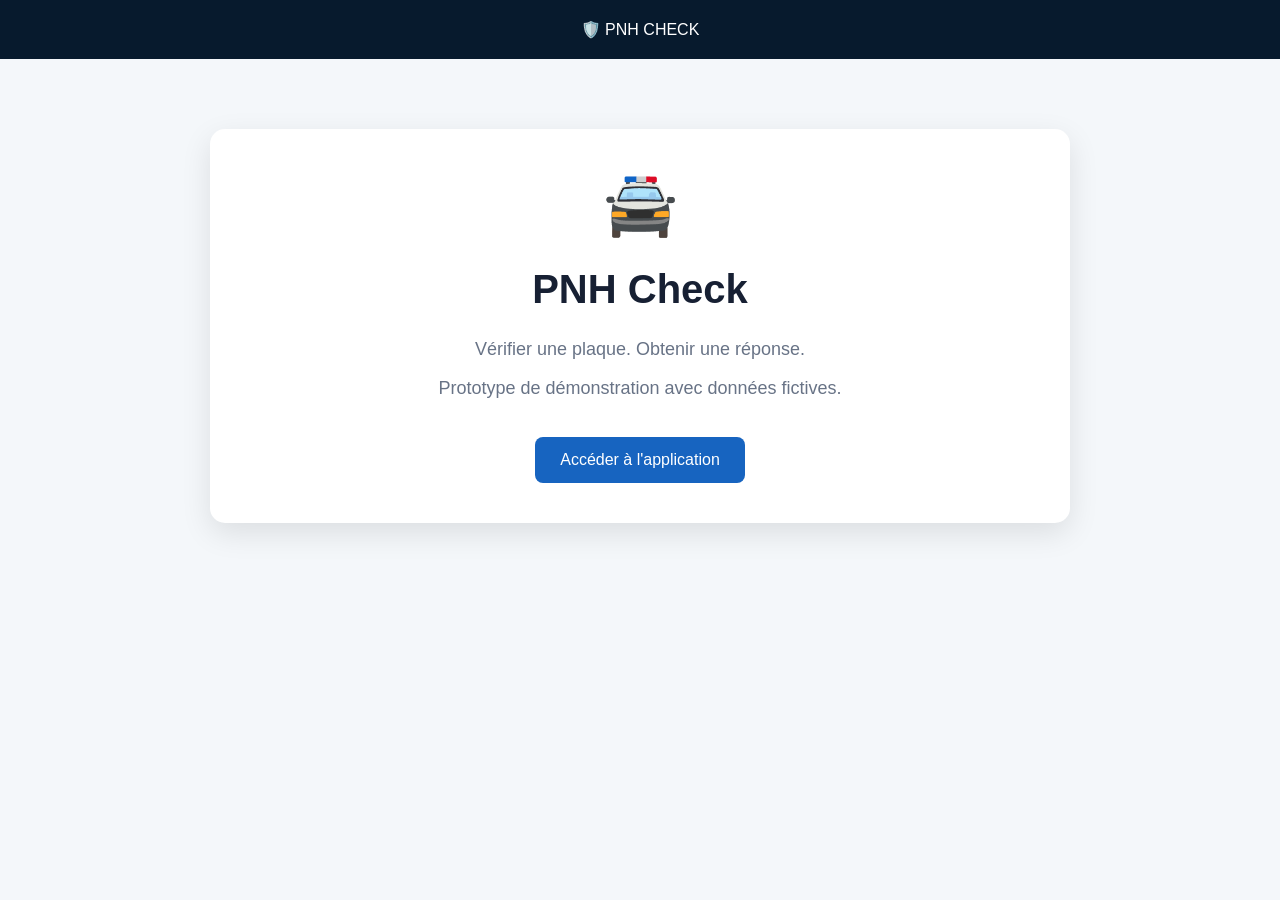
==== commit 7335a013: "Update index.html" ====
--- a/index.html
+++ b/index.html
@@ -3,121 +3,93 @@
 <head>
     <meta charset="UTF-8">
     <meta name="viewport" content="width=device-width, initial-scale=1.0">
-    <title>PNH Check — Vérification des plaques</title>
-    <link rel="stylesheet" href="style.css">
+
+    <title>PNH Check</title>
+
+    <style>
+        * {
+            box-sizing: border-box;
+        }
+
+        body {
+            margin: 0;
+            font-family: Arial, sans-serif;
+            background: #f4f7fa;
+            color: #172033;
+        }
+
+        header {
+            background: #071a2d;
+            color: white;
+            padding: 20px;
+            text-align: center;
+        }
+
+        main {
+            max-width: 900px;
+            margin: 50px auto;
+            padding: 20px;
+        }
+
+        .card {
+            background: white;
+            padding: 40px;
+            border-radius: 15px;
+            text-align: center;
+            box-shadow: 0 10px 30px rgba(0,0,0,.1);
+        }
+
+        h1 {
+            font-size: 40px;
+        }
+
+        p {
+            color: #687386;
+            font-size: 18px;
+        }
+
+        .btn {
+            display: inline-block;
+            margin-top: 20px;
+            padding: 14px 25px;
+            background: #1764c0;
+            color: white;
+            text-decoration: none;
+            border-radius: 8px;
+        }
+    </style>
 </head>
 
 <body>
 
-<header class="header">
-    <div class="logo">🛡️ PNH CHECK</div>
-    <div class="header-right">Prototype de démonstration</div>
+<header>
+    🛡️ PNH CHECK
 </header>
 
-<main class="main">
-    <div class="container">
+<main>
 
-        <section class="card" style="margin-top:30px; text-align:center; padding:55px 25px;">
+    <div class="card">
 
-            <div style="font-size:60px;">🚔</div>
-
-            <h1 style="font-size:42px; margin:15px 0 10px;">
-                PNH Check
-            </h1>
-
-            <p style="font-size:20px; color:var(--muted);">
-                Vérifier une plaque. Obtenir une réponse.
-            </p>
-
-            <div class="notice" style="max-width:650px; margin:25px auto;">
-                ⚠️ <strong>Prototype :</strong>
-                cette version utilise uniquement des données fictives
-                pour démontrer le fonctionnement de l'application.
-            </div>
-
-            <div style="display:flex; gap:12px; justify-content:center; flex-wrap:wrap;">
-
-                <a href="login.html" class="btn">
-                    🔐 Accéder à l'application
-                </a>
-
-                <a href="verify.html" class="btn secondary">
-                    🔎 Essayer la vérification
-                </a>
-
-            </div>
-
-        </section>
-
-        <section style="margin-top:25px;">
-
-            <div class="stats">
-
-                <div class="stat">
-                    <div class="number">01</div>
-                    <div class="label">Saisir une plaque</div>
-                </div>
-
-                <div class="stat">
-                    <div class="number">02</div>
-                    <div class="label">Rechercher</div>
-                </div>
-
-                <div class="stat">
-                    <div class="number">03</div>
-                    <div class="label">Vérifier</div>
-                </div>
-
-                <div class="stat">
-                    <div class="number">04</div>
-                    <div class="label">Obtenir le résultat</div>
-                </div>
-
-            </div>
-
-        </section>
-
-        <section class="card" style="margin-top:25px;">
-
-            <h2>Comment fonctionne PNH Check ?</h2>
-
-            <div class="actions">
-
-                <div class="action">
-                    <div class="action-icon">⌨️</div>
-                    <h3>Saisie</h3>
-                    <p>
-                        L'utilisateur saisit le numéro de plaque.
-                    </p>
-                </div>
-
-                <div class="action">
-                    <div class="action-icon">📷</div>
-                    <h3>Scan</h3>
-                    <p>
-                        Une future version pourra utiliser la caméra
-                        et la reconnaissance automatique.
-                    </p>
-                </div>
-
-                <div class="action">
-                    <div class="action-icon">🔐</div>
-                    <h3>Vérification</h3>
-                    <p>
-                        Le système recherche les informations
-                        correspondantes dans une base autorisée.
-                    </p>
-                </div>
-
-            </div>
-
-        </section>
-
-        <div class="footer">
-            PNH Check — Prototype indépendant • Données fictives
+        <div style="font-size:60px;">
+            🚔
         </div>
 
+        <h1>PNH Check</h1>
+
+        <p>
+            Vérifier une plaque. Obtenir une réponse.
+        </p>
+
+        <p>
+            Prototype de démonstration avec données fictives.
+        </p>
+
+        <a href="login.html" class="btn">
+            Accéder à l'application
+        </a>
+
     </div>
+
 </main>
 
 </body>
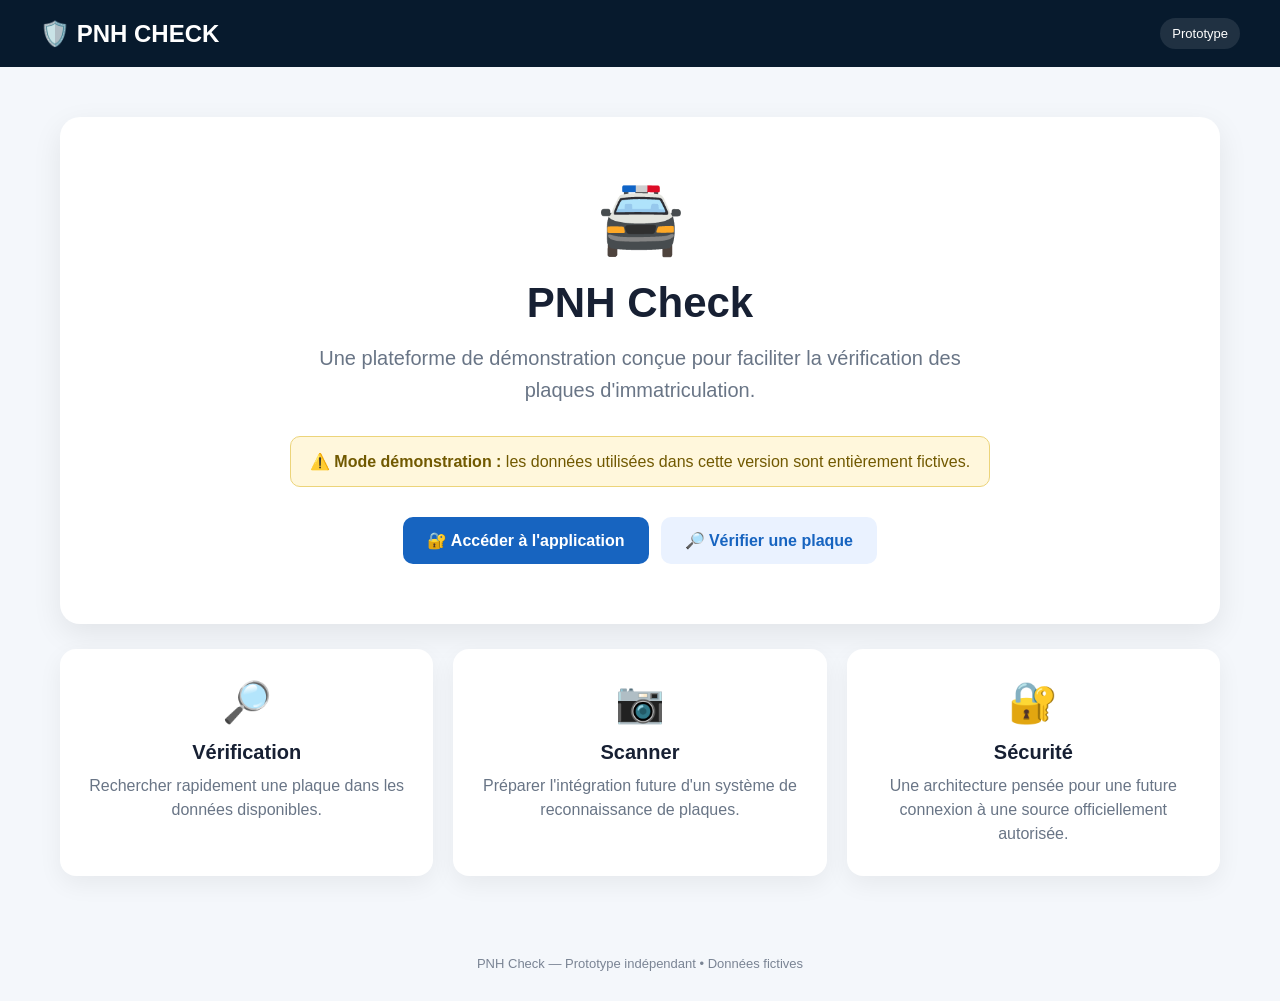
==== commit d7ba2c88: "Update index.html" ====
--- a/index.html
+++ b/index.html
@@ -9,53 +9,183 @@
     <style>
         * {
             box-sizing: border-box;
+            margin: 0;
+            padding: 0;
         }
 
         body {
-            margin: 0;
-            font-family: Arial, sans-serif;
-            background: #f4f7fa;
+            font-family: Arial, Helvetica, sans-serif;
+            background: #f4f7fb;
             color: #172033;
         }
 
         header {
             background: #071a2d;
             color: white;
-            padding: 20px;
+            padding: 18px 30px;
+        }
+
+        .header-content {
+            max-width: 1200px;
+            margin: auto;
+            display: flex;
+            justify-content: space-between;
+            align-items: center;
+        }
+
+        .logo {
+            font-size: 24px;
+            font-weight: bold;
+        }
+
+        .badge {
+            font-size: 13px;
+            background: #ffffff1a;
+            padding: 8px 12px;
+            border-radius: 20px;
+        }
+
+        main {
+            max-width: 1200px;
+            margin: auto;
+            padding: 50px 20px;
+        }
+
+        .hero {
+            background: white;
+            border-radius: 20px;
+            padding: 60px 30px;
             text-align: center;
-        }
-
-        main {
-            max-width: 900px;
-            margin: 50px auto;
-            padding: 20px;
-        }
-
-        .card {
-            background: white;
-            padding: 40px;
-            border-radius: 15px;
-            text-align: center;
-            box-shadow: 0 10px 30px rgba(0,0,0,.1);
+            box-shadow: 0 10px 30px rgba(0,0,0,.08);
+        }
+
+        .icon {
+            font-size: 70px;
+            margin-bottom: 20px;
         }
 
         h1 {
-            font-size: 40px;
-        }
-
-        p {
-            color: #687386;
-            font-size: 18px;
-        }
-
-        .btn {
+            font-size: 42px;
+            margin-bottom: 15px;
+        }
+
+        .subtitle {
+            color: #697586;
+            font-size: 20px;
+            max-width: 650px;
+            margin: auto;
+            line-height: 1.6;
+        }
+
+        .notice {
+            max-width: 700px;
+            margin: 30px auto;
+            padding: 15px;
+            background: #fff7dc;
+            border: 1px solid #ecd47a;
+            border-radius: 10px;
+            color: #715900;
+        }
+
+        .buttons {
+            display: flex;
+            justify-content: center;
+            gap: 12px;
+            flex-wrap: wrap;
+            margin-top: 25px;
+        }
+
+        .button {
             display: inline-block;
-            margin-top: 20px;
-            padding: 14px 25px;
+            padding: 14px 24px;
+            border-radius: 10px;
+            text-decoration: none;
+            font-weight: bold;
+            transition: .2s;
+        }
+
+        .primary {
             background: #1764c0;
             color: white;
-            text-decoration: none;
-            border-radius: 8px;
+        }
+
+        .primary:hover {
+            background: #0f4f9c;
+        }
+
+        .secondary {
+            background: #eaf2ff;
+            color: #1764c0;
+        }
+
+        .secondary:hover {
+            background: #dceaff;
+        }
+
+        .features {
+            display: grid;
+            grid-template-columns: repeat(3, 1fr);
+            gap: 20px;
+            margin-top: 25px;
+        }
+
+        .feature {
+            background: white;
+            padding: 30px 20px;
+            border-radius: 16px;
+            box-shadow: 0 8px 25px rgba(0,0,0,.06);
+            text-align: center;
+        }
+
+        .feature-icon {
+            font-size: 40px;
+            margin-bottom: 15px;
+        }
+
+        .feature h2 {
+            font-size: 20px;
+            margin-bottom: 10px;
+        }
+
+        .feature p {
+            color: #697586;
+            line-height: 1.5;
+        }
+
+        footer {
+            text-align: center;
+            color: #7a8494;
+            font-size: 13px;
+            padding: 30px 20px;
+        }
+
+        @media (max-width: 700px) {
+
+            .header-content {
+                flex-direction: column;
+                gap: 10px;
+            }
+
+            main {
+                padding: 25px 15px;
+            }
+
+            .hero {
+                padding: 40px 20px;
+            }
+
+            h1 {
+                font-size: 32px;
+            }
+
+            .subtitle {
+                font-size: 17px;
+            }
+
+            .features {
+                grid-template-columns: 1fr;
+            }
+
         }
     </style>
 </head>
@@ -63,34 +193,119 @@
 <body>
 
 <header>
-    🛡️ PNH CHECK
+
+    <div class="header-content">
+
+        <div class="logo">
+            🛡️ PNH CHECK
+        </div>
+
+        <div class="badge">
+            Prototype
+        </div>
+
+    </div>
+
 </header>
 
 <main>
 
-    <div class="card">
-
-        <div style="font-size:60px;">
+    <section class="hero">
+
+        <div class="icon">
             🚔
         </div>
 
-        <h1>PNH Check</h1>
-
-        <p>
-            Vérifier une plaque. Obtenir une réponse.
+        <h1>
+            PNH Check
+        </h1>
+
+        <p class="subtitle">
+            Une plateforme de démonstration conçue pour
+            faciliter la vérification des plaques
+            d'immatriculation.
         </p>
 
-        <p>
-            Prototype de démonstration avec données fictives.
-        </p>
-
-        <a href="login.html" class="btn">
-            Accéder à l'application
-        </a>
-
-    </div>
+        <div class="notice">
+            ⚠️ <strong>Mode démonstration :</strong>
+            les données utilisées dans cette version sont
+            entièrement fictives.
+        </div>
+
+        <div class="buttons">
+
+            <a href="login.html" class="button primary">
+                🔐 Accéder à l'application
+            </a>
+
+            <a href="verify.html" class="button secondary">
+                🔎 Vérifier une plaque
+            </a>
+
+        </div>
+
+    </section>
+
+    <section class="features">
+
+        <div class="feature">
+
+            <div class="feature-icon">
+                🔎
+            </div>
+
+            <h2>
+                Vérification
+            </h2>
+
+            <p>
+                Rechercher rapidement une plaque
+                dans les données disponibles.
+            </p>
+
+        </div>
+
+        <div class="feature">
+
+            <div class="feature-icon">
+                📷
+            </div>
+
+            <h2>
+                Scanner
+            </h2>
+
+            <p>
+                Préparer l'intégration future d'un
+                système de reconnaissance de plaques.
+            </p>
+
+        </div>
+
+        <div class="feature">
+
+            <div class="feature-icon">
+                🔐
+            </div>
+
+            <h2>
+                Sécurité
+            </h2>
+
+            <p>
+                Une architecture pensée pour une
+                future connexion à une source officiellement autorisée.
+            </p>
+
+        </div>
+
+    </section>
 
 </main>
+
+<footer>
+    PNH Check — Prototype indépendant • Données fictives
+</footer>
 
 </body>
 </html>
